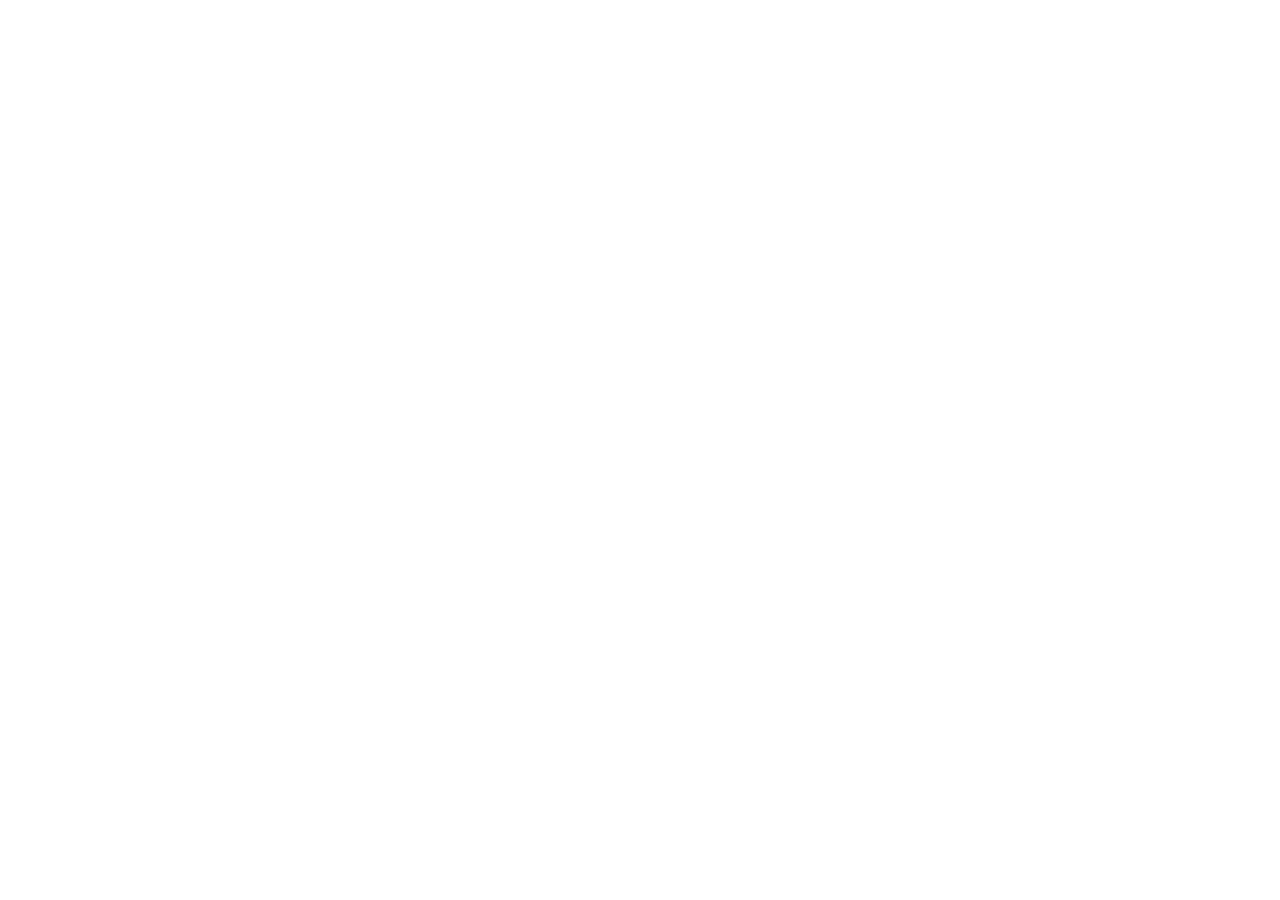
==== figma.html @ ec1283f0 "figmaa" ====
<!DOCTYPE html>
<html lang="en">
<head>
    <meta charset="UTF-8">
    <meta name="viewport" content="width=device-width, initial-scale=1.0">
    <title>Document</title>
    <link rel="stylesheet" href="figma.css">
</head>
<body>
    
    
</body>
</html>
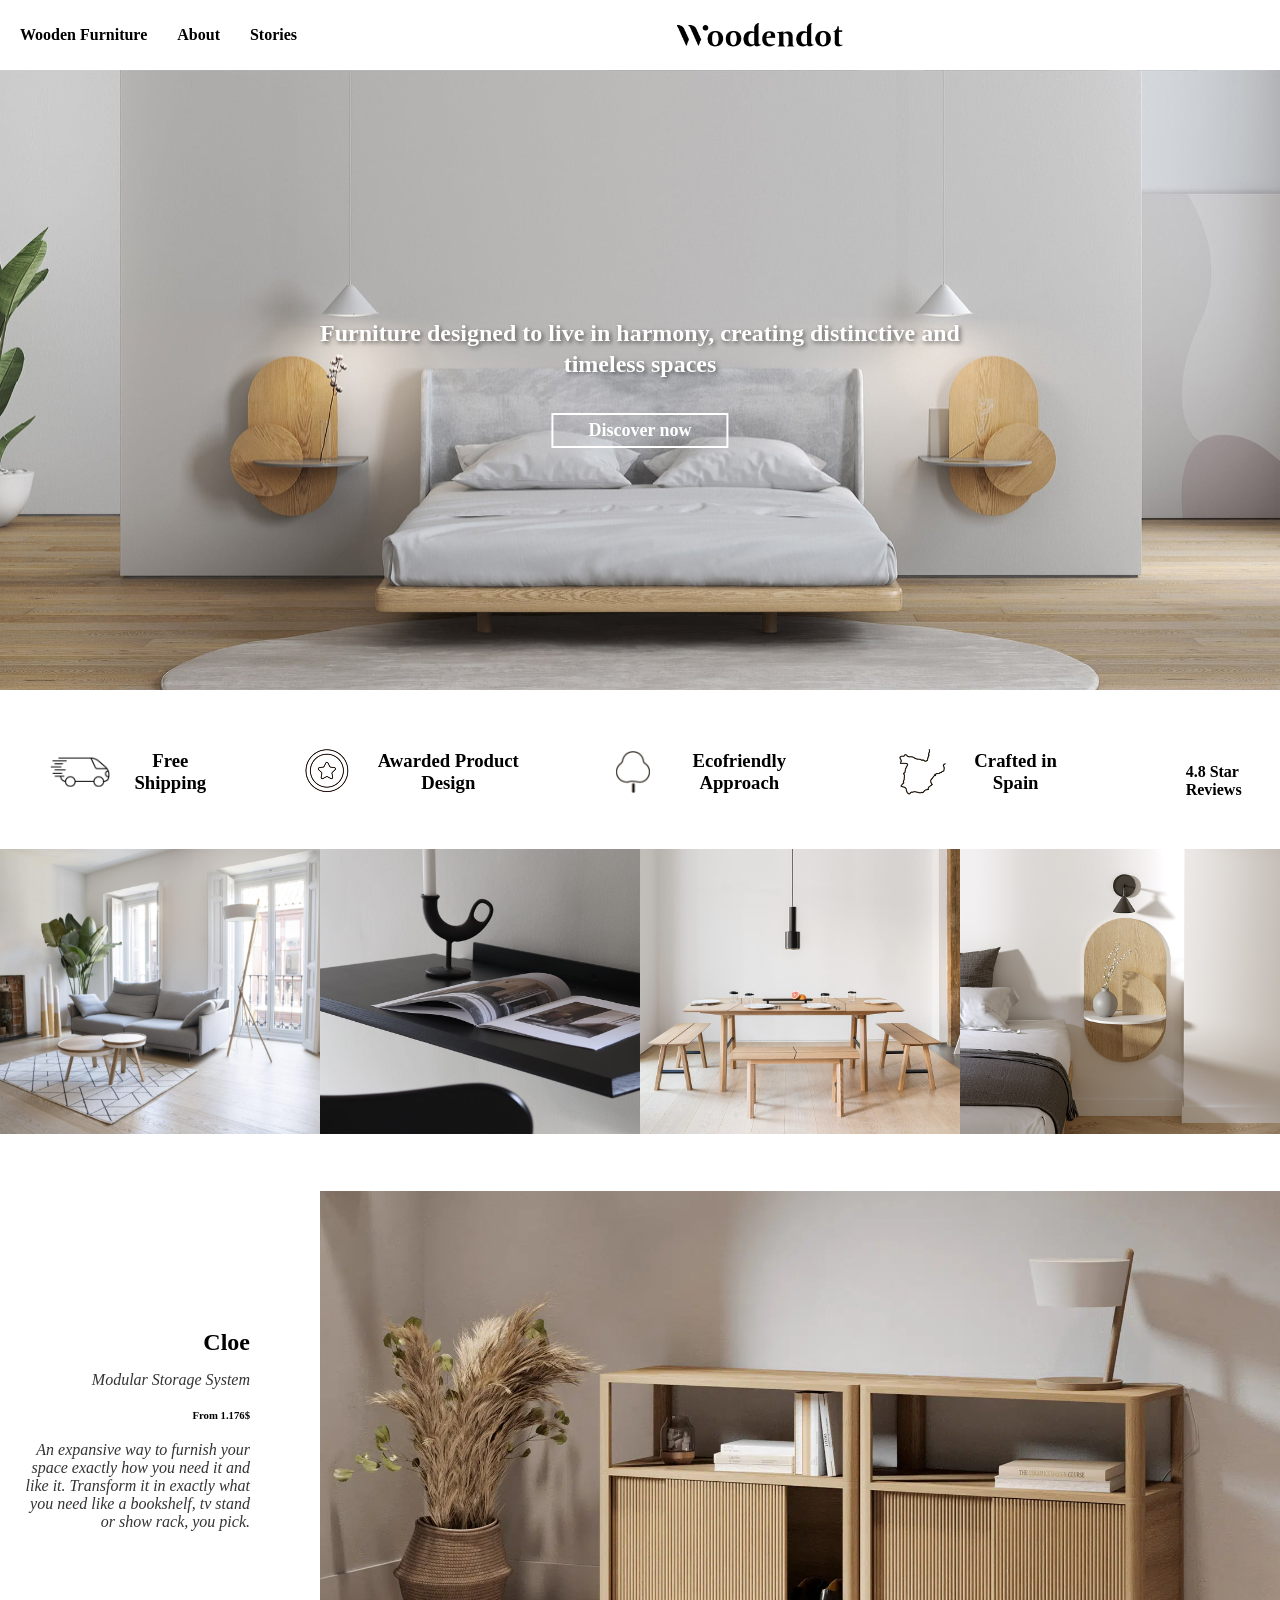
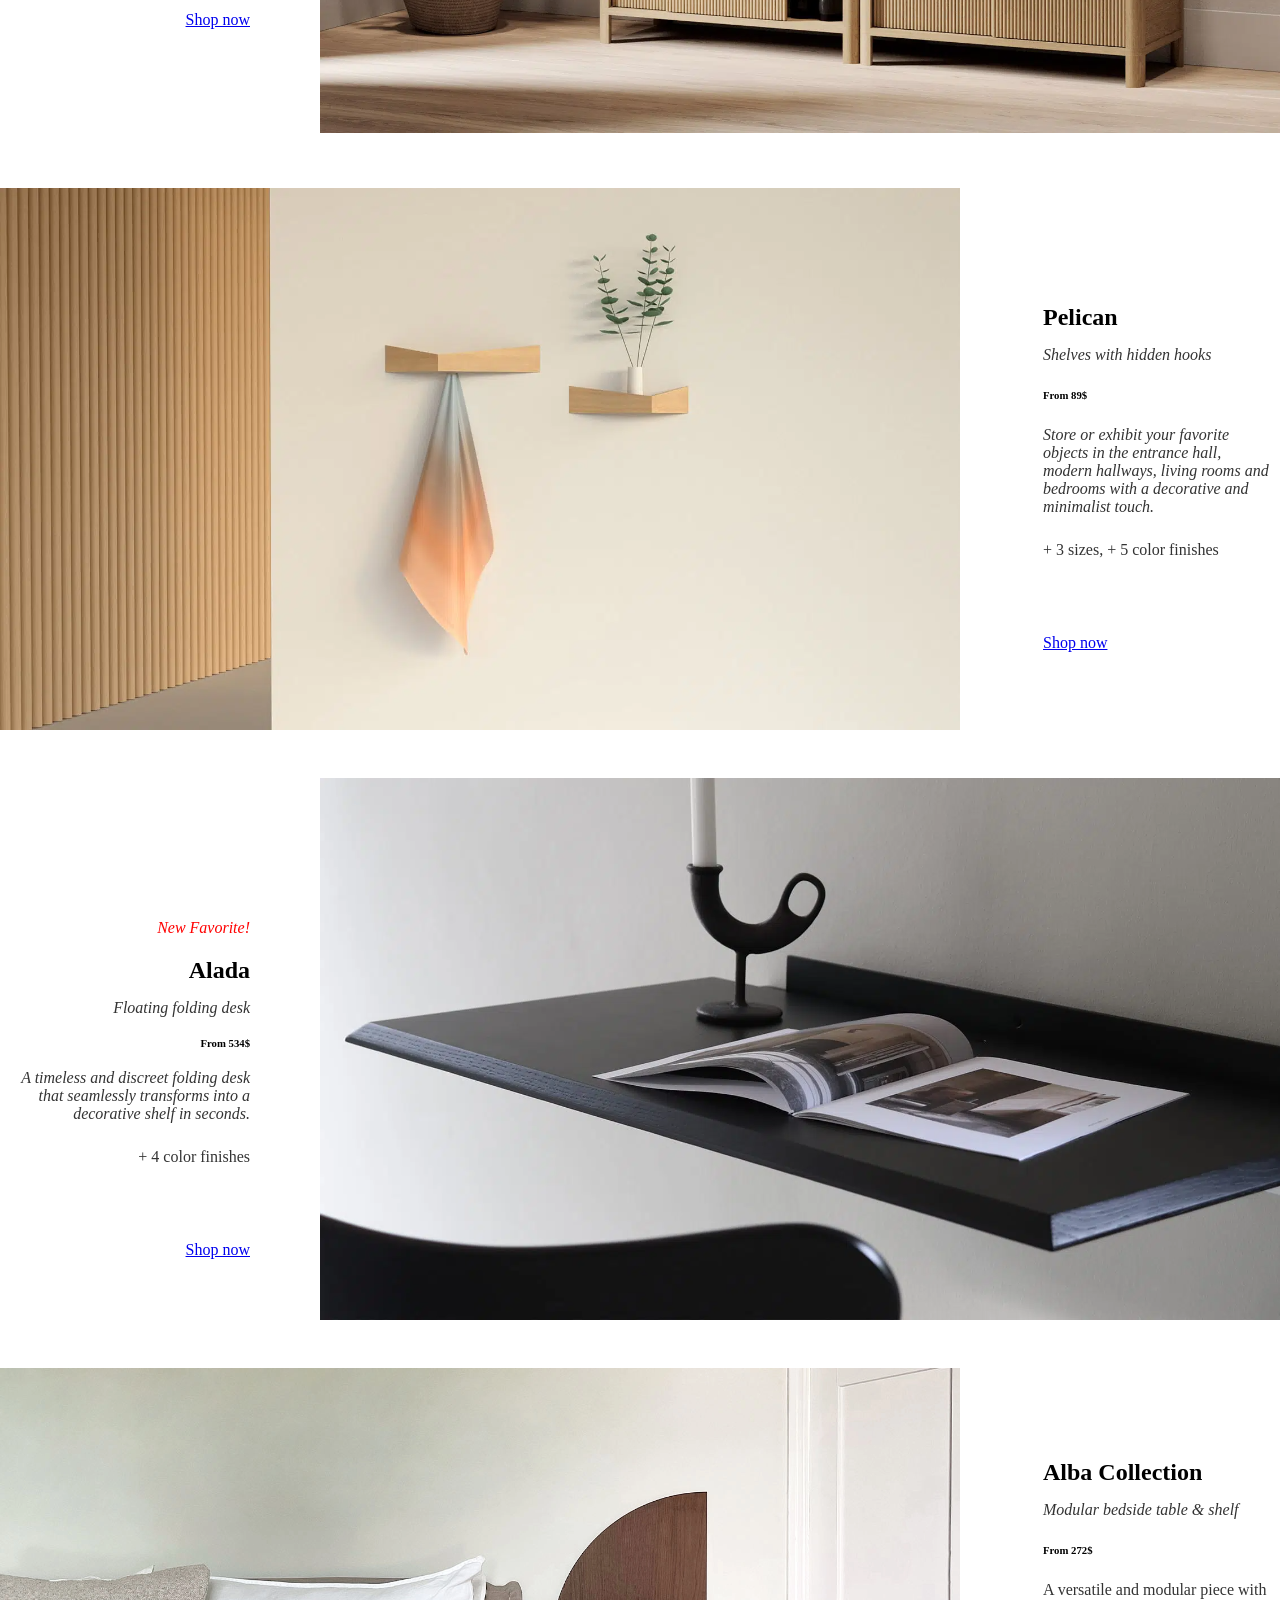
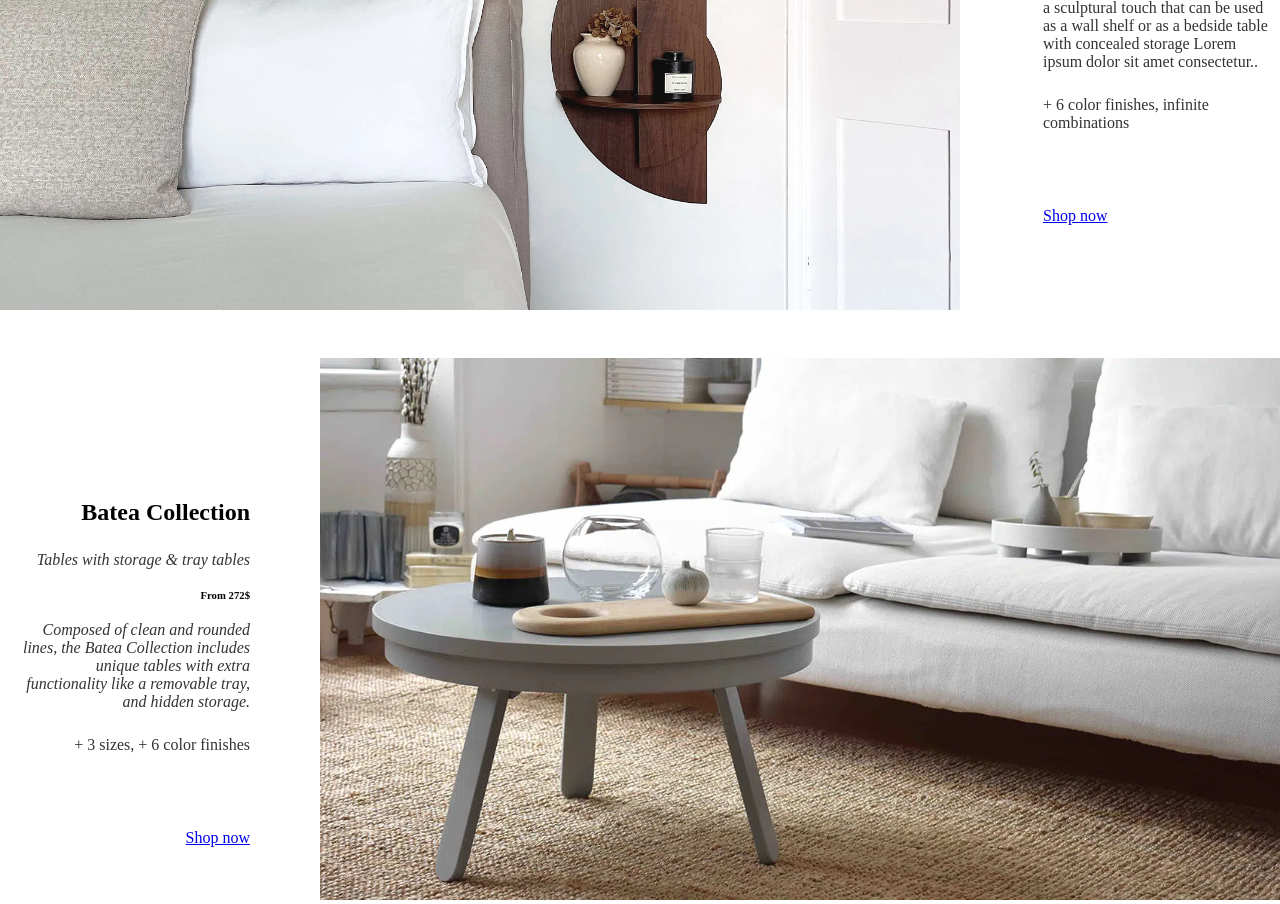
==== commit de26ebbf: "figmaaaa" ====
--- a/figma.html
+++ b/figma.html
@@ -8,6 +8,150 @@
 </head>
 <body>
     
-    
+<div class="box">
+
+    <nav>
+
+        <div class="nav_1">
+            <h4>Wooden Furniture</h4>
+            <h4>About</h4>
+            <h4>Stories</h4>
+        </div>
+        <div class="nav_2">
+            <img src="imgs/IMAGE.svg" alt="">
+        </div>
+
+    </nav>
+
+    <div class="box_1">
+
+        <img src="imgs/main.svg" alt="">
+        <h2 class="text_1">Furniture designed to live in harmony, creating distinctive and</h2>
+        <h2 class="text_2">timeless spaces</h2>
+        <a href="#" class="btn_1">Discover now</a>
+
+    </div>
+
+    <div class="box_2">
+
+        <div class="surat_1">
+        <img src="imgs/shipping.svg" alt="">
+        <h3>Free Shipping</h3>            
+        </div>
+
+        <div class="surat_2">
+        <img src="imgs/IMAGE.png" alt="">
+        <h3>Awarded Product Design</h3>            
+        </div>
+
+        <div class="surat_3">
+         <img src="imgs/shape2.svg" alt="">
+        <h3>Ecofriendly Approach</h3>           
+        </div>
+
+        <div class="surat_4">
+        <img src="imgs/shape.svg" alt="">
+        <h3>Crafted in Spain</h3>            
+        </div>
+ 
+        <h4>4.8 Star Reviews</h4>
+
+    </div>
+
+    <div class="box_3">
+        <img src="imgs/row.svg" alt="">
+        <img src="imgs/row2.svg" alt="">
+        <img src="imgs/row3.svg" alt="">
+        <img src="imgs/row4.svg" alt="">
+    </div>
+
+    <div class="box_4">
+
+        <div class="led">
+            <h1>Cloe</h1>
+            <p class="text_3">Modular Storage System</p>
+            <h6>From 1.176$</h6>
+            <p class="text_4">An expansive way to furnish your space exactly how you need it and like it. 
+             Transform it in exactly what you need like a bookshelf, tv stand or show rack, you pick.</p>
+            <a href="#" class="shopo">Shop now</a>
+        </div>
+
+            <div class="surat_5">
+                <img src="imgs/third.svg" alt="">
+            </div>
+    </div>
+
+    <div class="box_5">
+
+        <div class="surat_6">
+            <img src="imgs/fourth.svg" alt="">
+        </div>
+
+        <div class="led_2">
+            <h1>Pelican</h1>
+            <p class="text_5">Shelves with hidden hooks</p>
+            <h6>From 89$</h6>
+            <p class="text_6">Store or exhibit your favorite objects in the entrance hall, 
+            modern hallways, living rooms and bedrooms with a decorative and minimalist touch.</p>
+            <p class="text_7">+ 3 sizes, + 5 color finishes</p>
+            <a href="#" class="shopo_2">Shop now</a>
+        </div>
+    </div>
+
+    <div class="box_6">
+
+        <div class="led_3">
+            <p class="text_8">New Favorite!</p>
+            <h1>Alada</h1>
+            <p class="text_9"> Floating folding desk</p>
+            <h6>From 534$</h6>
+            <p class="text_10">A timeless and discreet folding desk that seamlessly
+                 transforms into a decorative shelf in seconds.</p>
+            <p class="text_11">+ 4 color finishes</p>
+            <a href="#" class="shopo_3">Shop now</a>
+        </div>
+
+        <div class="surat_7">
+            <img src="imgs/fifth.svg" alt="">
+        </div>
+    </div>
+
+    <div class="box_7">
+
+        <div class="surat_8">
+            <img src="imgs/sixth.svg" alt="">
+        </div>
+
+        <div class="led_4">
+            <h1>Alba Collection</h1>
+            <p class="text_12">Modular bedside table & shelf</p>
+            <h6>From 272$</h6>
+            <p class="text_13">A versatile and modular piece with a sculptural touch that 
+                can be used as a wall shelf or as a bedside table with concealed storage Lorem ipsum dolor sit amet consectetur..</p>
+            <p class="text_14">+ 6 color finishes, infinite combinations </p>
+            <a href="#" class="shopo_4">Shop now</a>
+
+        </div>
+    </div>
+
+    <div class="box_8">
+
+        <div class="led_5">
+            <h1>Batea Collection</h1>
+            <p class="text_15"> Tables with storage & tray tables</p>
+            <h6>From 272$</h6>
+            <p class="text_16">Composed of clean and rounded lines, the Batea Collection includes 
+                unique tables with extra functionality like a removable tray, and hidden storage.</p>
+            <p class="text_17">+ 3 sizes, + 6 color finishes</p>
+            <a href="#" class="shopo_5">Shop now</a>
+        </div>
+
+        <div class="surat_9">
+            <img src="imgs/seventh].svg" alt="">
+        </div>
+    </div>
+
+</div>  
+
 </body>
 </html>
--- a/figma.css
+++ b/figma.css
@@ -0,0 +1,403 @@
+*{
+    margin: 0;
+    padding: 0;
+    box-sizing: border-box;
+}
+
+
+.box {
+    width: 100%;
+}
+
+
+nav {
+    width: 100%;
+    height: 70px;
+    display: flex;
+}
+.nav_1 {
+    display: flex;
+    align-items: center;
+    gap: 30px;
+    margin-left: 20px;
+}
+.nav_2 {
+    text-align: center;
+    align-items: center;
+    margin-left: 380px;
+    display: flex;
+}
+
+
+.box_1 {
+    position: relative;
+    width: 100%;
+}
+.box_1 img {
+    width: 100%;
+    height: auto;
+}
+.text_1, .text_2 {
+    position: absolute;
+    left: 50%;
+    transform: translateX(-50%);
+    color: white;
+    text-align: center;
+    font-size: 24px;
+    font-weight: bold;
+    text-shadow: 2px 2px 4px rgba(0, 0, 0, 0.5);
+    margin: 0;
+    padding: 0;
+}
+.text_1 {
+    top: 40%;
+}
+.text_2 {
+    top: 45%; 
+}
+.btn_1 {
+    position: absolute;
+    left: 50%;
+    top: 55%;
+    transform: translateX(-50%);
+    font-weight: bold;
+    color: white;
+    padding: 5px 35px;
+    border: 2px white solid;
+    font-size: 18px;
+    text-decoration: none;
+    background-color: transparent;
+    transition: 0.3s;
+}
+.btn_1:hover {
+    background-color: rgba(255, 255, 255, 0.2);
+}
+
+
+.box_2 {
+    width: 100%;
+    height: 155px;
+    display: flex;
+
+}
+.surat_1 {
+    display: flex;
+    text-align: center;
+    align-items: center;
+    gap: 20px;
+    margin-left: 50px;
+}
+.surat_2 {
+    display: flex;
+    text-align: center;
+    align-items: center;
+    gap: 20px;
+    margin-left: 90px;
+}
+.surat_3 {
+    display: flex;
+    text-align: center;
+    align-items: center;
+    gap: 20px;
+    margin-left: 90px;
+}
+.surat_4 {
+    display: flex;
+    text-align: center;
+    align-items: center;
+    gap: 20px;
+    margin-left: 90px;
+}
+.box_2 h4 {
+    margin-top: 69px;
+    margin-left: 120px;
+}
+
+
+.box_3 {
+    width: 100%;
+    display: flex;
+    justify-content: space-between;
+}
+.box_3 img {
+    width: 25%;
+    height: auto;
+}
+
+
+.box_4 {
+    width: 100%;
+    height: 600px;
+    display: flex;
+    align-items: center;
+    justify-content: center;
+    gap: 50px; 
+    margin-left: auto;
+    margin-right: 20px;
+}
+.led {
+    width: 505px;
+    height: 400px; 
+    text-align: right;
+    padding: 20px;
+    margin-top: 150px;
+}
+.led h1 {
+    font-size: 24px;
+    font-weight: bold;
+    margin-bottom: 15px;
+}
+.led p {
+    font-size: 16px;
+    color: #333;
+    margin-bottom: 20px;
+}
+.led h6 {
+    margin-bottom: 20px;
+}
+.led .text_3 {
+    font-style: italic;
+}
+.led .text_4 {
+    font-style: italic;
+    font-weight: 300;
+    margin-bottom: 80px;
+}
+.shope {
+    display: inline-block;
+    font-size: 16px;
+    text-decoration: none;
+    color: black;
+    font-weight: bold;
+    border-bottom: 2px solid black;
+    padding-bottom: 2px;
+    transition: 0.2s;
+}
+.shope:hover {
+    color: rgb(0, 0, 0);
+}
+.surat_5 {
+    max-width: 100%;
+    margin-top: 60px;
+}
+
+
+.box_5 {
+    width: 100%;
+    height: 600px;
+    display: flex;
+    align-items: center;
+    justify-content: center;
+    gap: 73px; 
+    margin-left: auto;
+    margin-right: 20px;
+}
+.led_2 {
+    width: 480px;
+    height: 400px; 
+    padding: 10px;
+    margin-top: 120px;
+}
+.led_2 h1 {
+    font-size: 24px;
+    font-weight: bold;
+    margin-bottom: 15px;
+}
+.led_2 p {
+    font-size: 16px;
+    color: #333;
+    margin-bottom: 25px;
+}
+.led_2 h6 {
+    margin-bottom: 25px;
+}
+.led_2 .text_5 {
+    font-style: italic;
+}
+.led_2 .text_6 {
+    font-style: italic;
+    font-weight: 300;
+    margin-bottom: 25px;
+}
+.led_2 .text_7{
+    margin-bottom: 75px;
+
+}
+.shope_2 {
+    display: inline-block;
+    font-size: 16px;
+    text-decoration: none;
+    color: black;
+    font-weight: bold;
+    border-bottom: 2px solid black;
+    padding-bottom: 2px;
+    transition: 0.2s;
+}
+.shope_2:hover {
+    color: rgb(0, 0, 0);
+}
+.surat_6 {
+    max-width: 100%;
+    margin-top: 55px;
+}
+
+
+.box_6 {
+    width: 100%;
+    height: 580px;
+    display: flex;
+    align-items: center;
+    justify-content: center;
+    gap: 50px; 
+    margin-left: auto;
+    margin-right: 20px;
+}
+.led_3 {
+    width: 505px;
+    height: 400px; 
+    text-align: right;
+    padding: 20px;
+    margin-top: 150px;
+}
+.led_3 h1 {
+    font-size: 24px;
+    font-weight: bold;
+    margin-bottom: 15px;
+}
+.led_3 p {
+    font-size: 16px;
+    color: #333;
+    margin-bottom: 20px;
+}
+.led_3 h6 {
+    margin-bottom: 20px;
+}
+.led_3 .text_8 {
+    font-style: italic;
+    color: red;
+}
+.led_3 .text_9 {
+    font-style: italic;
+}
+.led_3 .text_10 {
+    font-style: italic;
+    font-weight: 300;
+    margin-bottom: 25px;
+}
+.led_3 .text_11 {
+    margin-bottom: 75px;
+}
+.shope_3 {
+    display: inline-block;
+    font-size: 16px;
+    text-decoration: none;
+    color: black;
+    font-weight: bold;
+    border-bottom: 2px solid black;
+    padding-bottom: 2px;
+    transition: 0.2s;
+}
+.shope_3:hover {
+    color: rgb(0, 0, 0);
+}
+.surat_7 {
+    max-width: 100%;
+    margin-top: 55px;
+}
+
+
+.box_7 {
+    width: 100%;
+    height: 600px;
+    display: flex;
+    align-items: center;
+    justify-content: center;
+    gap: 73px; 
+    margin-left: auto;
+    margin-right: 20px;
+}
+.led_4 {
+    width: 480px;
+    height: 450px; 
+    padding: 10px;
+    margin-top: 120px;
+}
+.led_4 h1 {
+    font-size: 24px;
+    font-weight: bold;
+    margin-bottom: 15px;
+}
+.led_4 p {
+    font-size: 16px;
+    color: #333;
+    margin-bottom: 25px;
+}
+.led_4 h6 {
+    margin-bottom: 25px;
+}
+.led_4 .text_11 {
+    font-style: italic;
+}
+.led_4 .text_12 {
+    font-style: italic;
+    font-weight: 300;
+    margin-bottom: 25px;
+}
+.led_4 .text_13{
+    margin-bottom: 25px;
+}
+.led_4 .text_14{
+    margin-bottom: 75px;
+
+}
+.surat_8 {
+    max-width: 100%;
+    margin-top: 55px;
+}
+
+
+.box_8 {
+    width: 100%;
+    height: 580px;
+    display: flex;
+    align-items: center;
+    justify-content: center;
+    gap: 50px; 
+    margin-left: auto;
+    margin-right: 20px;
+}
+.led_5 {
+    width: 505px;
+    height: 400px; 
+    text-align: right;
+    padding: 20px;
+    margin-top: 150px;
+}
+.led_5 h1 {
+    font-size: 24px;
+    font-weight: bold;
+    margin-bottom: 25px;
+}
+.led_5 p {
+    font-size: 16px;
+    color: #333;
+    margin-bottom: 20px;
+}
+.led_5 h6 {
+    margin-bottom: 20px;
+}
+.led_5 .text_15 {
+    font-style: italic;
+}
+.led_5 .text_16 {
+    font-style: italic;
+    font-weight: 300;
+    margin-bottom: 25px;
+}
+.led_5 .text_17 {
+    margin-bottom: 75px;
+}
+.surat_9 {
+    max-width: 100%;
+    margin-top: 55px;
+}
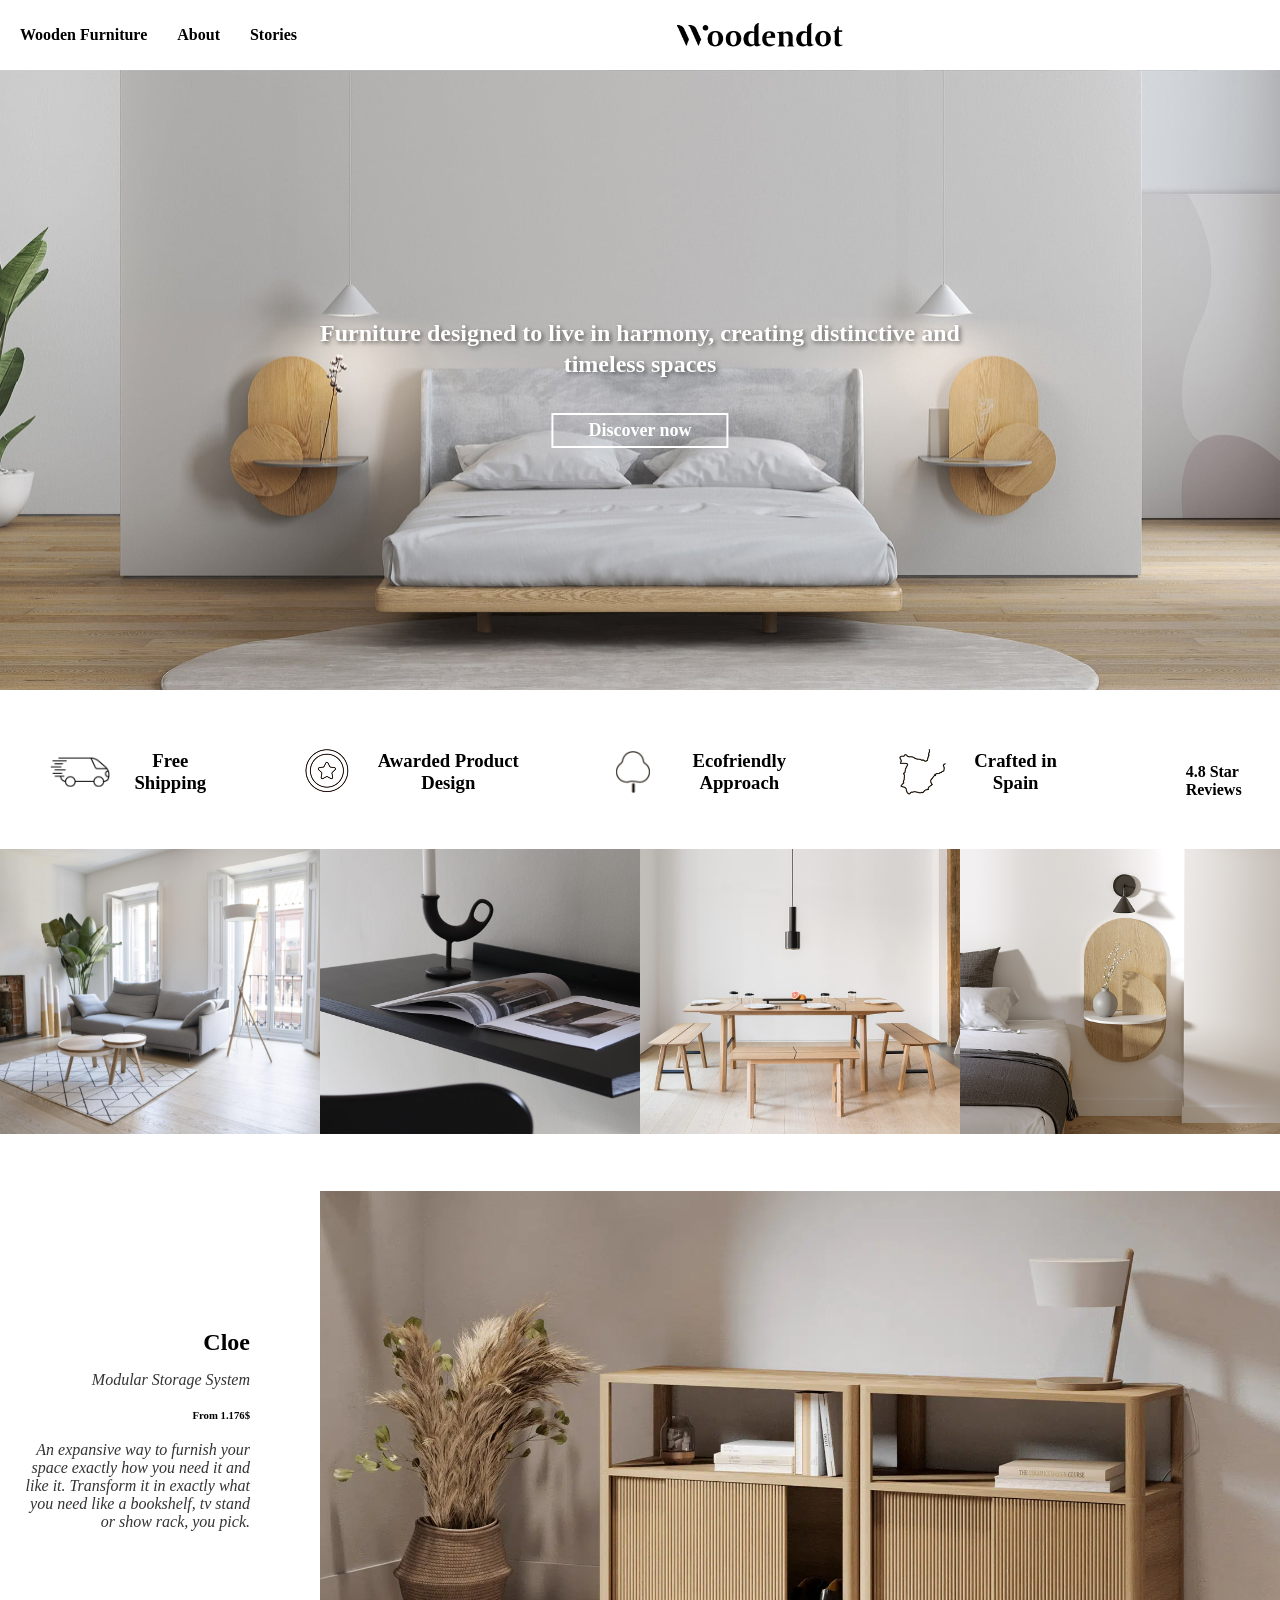
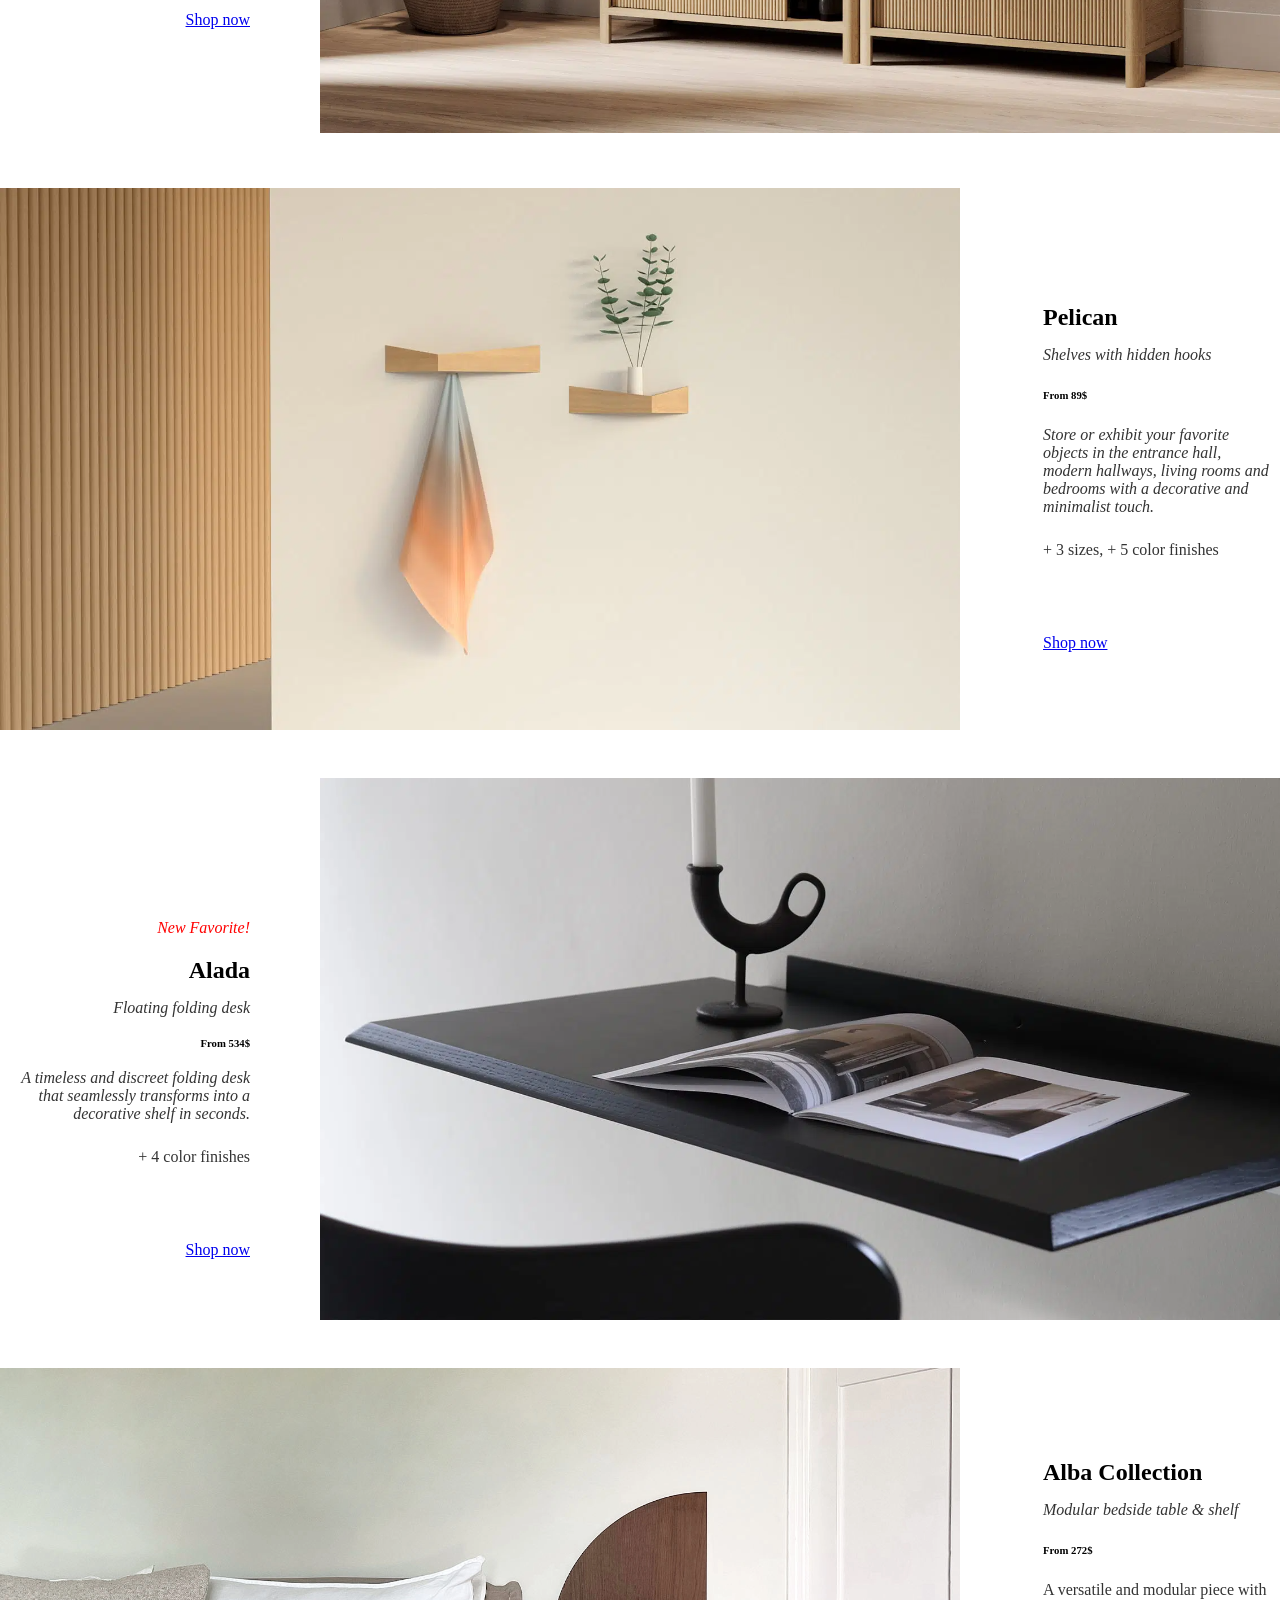
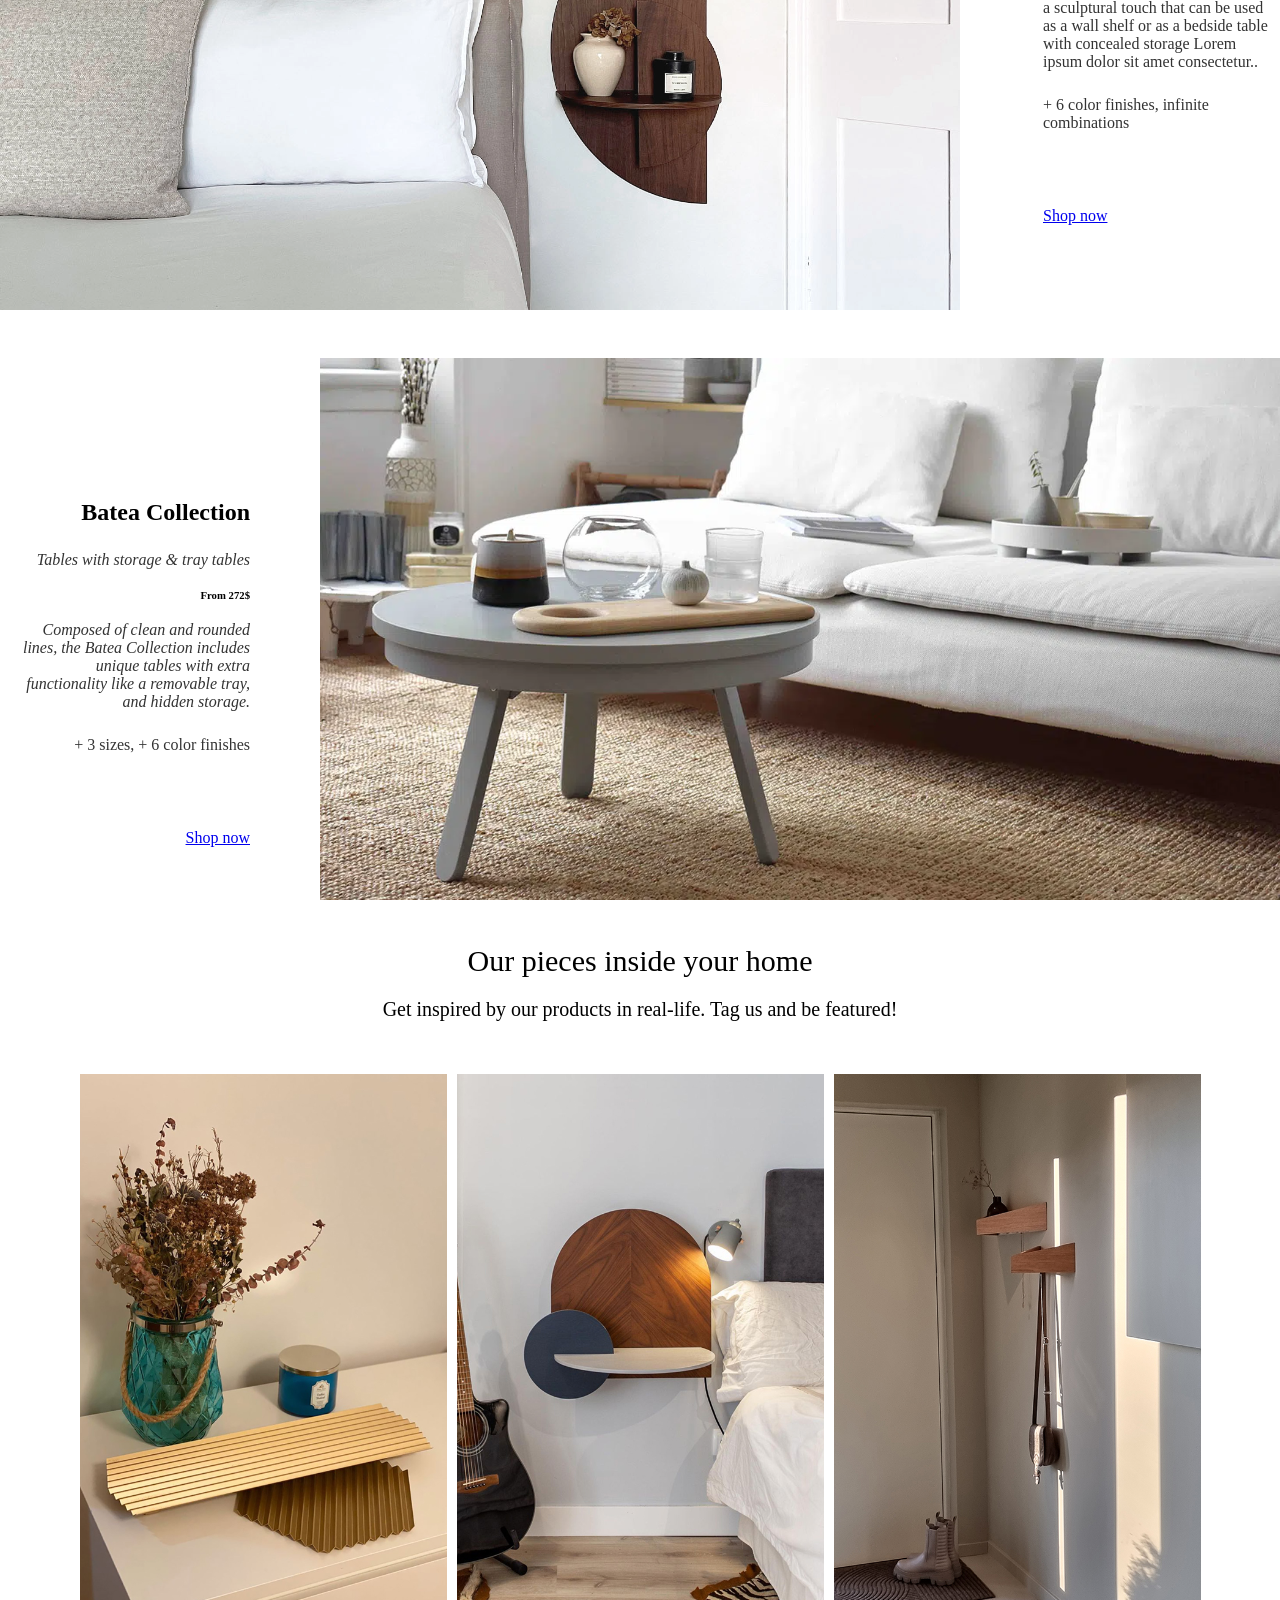
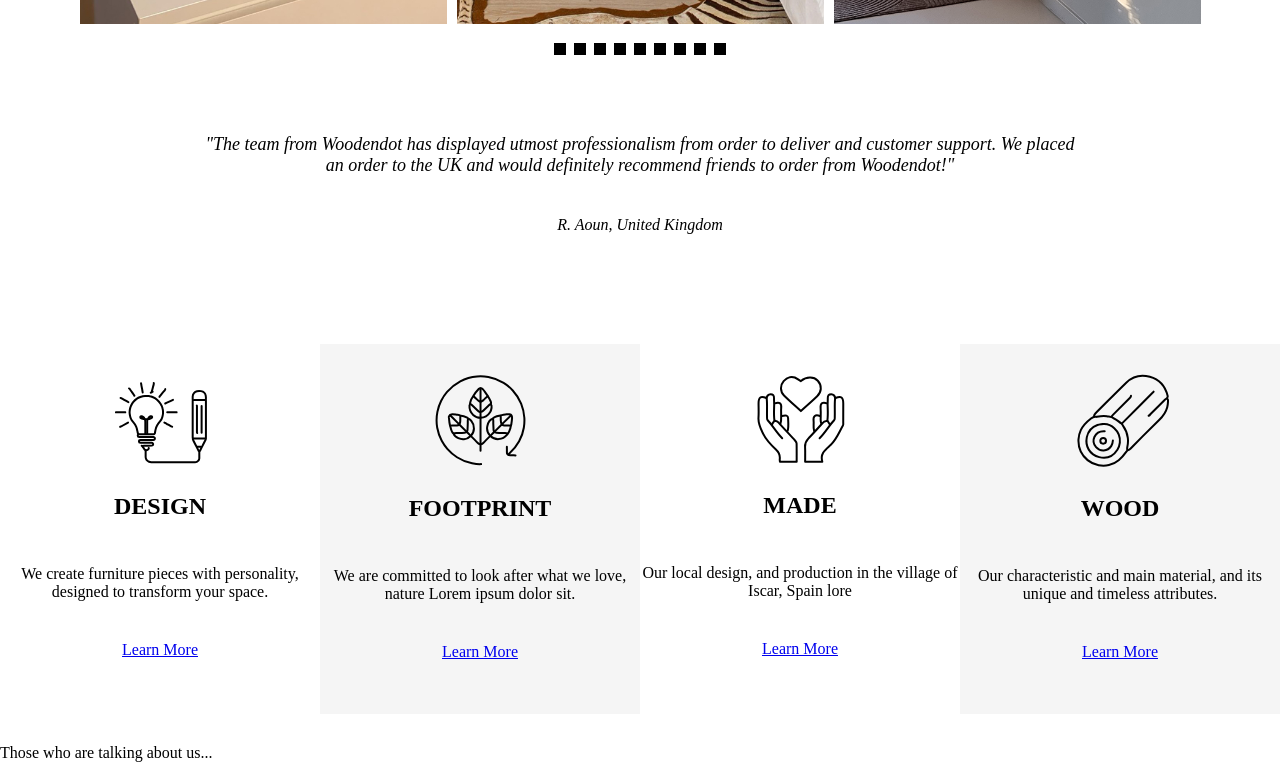
==== commit 687245a6: "figmaa" ====
--- a/figma.html
+++ b/figma.html
@@ -151,6 +151,71 @@
         </div>
     </div>
 
+    <div class="box_9">
+        <p class="text_18">Our pieces inside your home</p>
+        <p class="text_19">Get inspired by our products in real-life. Tag us and be featured!</p>
+    </div>
+
+    <div class="box_10">
+            <img src="imgs/info1.svg" alt="">
+            <img src="imgs/info2.svg" alt="">
+            <img src="imgs/info3.svg" alt=""> 
+    </div>
+
+    <div class="box_11">
+        <div class="led_6"></div>
+        <div class="led_7"></div>
+        <div class="led_8"></div>
+        <div class="led_9"></div>
+        <div class="led_10"></div>
+        <div class="led_11"></div>
+        <div class="led_12"></div>
+        <div class="led_13"></div>
+        <div class="led_14"></div>
+    </div>
+
+    <div class="box_12">
+        <p class="text_20">"The team from Woodendot has displayed utmost professionalism from order to deliver and customer support.
+                             We placed an order to the UK and would definitely recommend friends to order from Woodendot!"</p>
+        <p class="text_21">R. Aoun, United Kingdom</p>
+    </div>
+
+    <div class="box_13">
+
+        <div class="led_16">
+            <img src="imgs/Frame.svg" alt="">
+            <h2>DESIGN</h2>
+            <p>We create furniture pieces with personality, designed to transform your space.</p>
+            <a href="#" class="text_22">Learn More</a>
+        </div>
+
+        <div class="led_17">
+            <img src="imgs/Frame1.svg" alt="">
+            <h2>FOOTPRINT</h2>
+            <p>We are committed to look after what we love, nature Lorem ipsum dolor sit.</p>
+            <a href="#" >Learn More</a>
+        </div>
+
+        <div class="led_18">
+            <img src="imgs/Frame2.svg" alt="">
+            <h2>MADE</h2>
+            <p>Our local design, and production in the village of Iscar, Spain lore</p>
+            <a href="#" >Learn More</a>
+        </div>
+
+        <div class="led_19">
+            <img src="imgs/Frame3.svg" alt="">
+            <h2>WOOD</h2>
+            <p>Our characteristic and main material, and its unique and timeless attributes.</p>
+            <a href="#" >Learn More</a>
+        </div>
+
+    </div>
+
+    <div class="box_14">
+        <p>Those who are talking about us...</p>
+    </div>
+
 </div>  
 
 </body>
--- a/figma.css
+++ b/figma.css
@@ -401,3 +401,182 @@
     max-width: 100%;
     margin-top: 55px;
 }
+
+
+.box_9 {
+    width: calc(100% - 0%);
+    height: 130px;
+    position: relative;
+    justify-content: center;
+    align-items: center;
+    text-align: center;
+    padding: 20px;
+    margin-top: 30px;
+}
+.box_9 .text_18 {
+    font-size: 30px;
+    margin-bottom: 20px;
+}
+.box_9 .text_19 {
+    font-size: 20px;
+}
+
+
+.box_10 {
+    width: 100%;
+    display: flex;
+    justify-content: center;
+    align-items: center;
+    text-align: center;
+    margin-top: 20px;
+    gap: 10px;
+}
+
+
+.box_11 {
+    width: 100%;
+    height: 50px;
+    display: flex;
+    justify-content: center;
+    align-items: center;
+    text-align: center;
+    gap: 8px;
+}
+.led_6 {
+    width: 12px;
+    height: 12px;
+    background-color: black;
+}
+.led_7 {
+    width: 12px;
+    height: 12px;
+    background-color: black;
+}
+.led_8 {
+    width: 12px;
+    height: 12px;
+    background-color: black;
+}
+.led_9 {
+    width: 12px;
+    height: 12px;
+    background-color: black;
+}
+.led_10 {
+    width: 12px;
+    height: 12px;
+    background-color: black;
+}
+.led_11 {
+    width: 12px;
+    height: 12px;
+    background-color: black;
+}
+.led_12 {
+    width: 12px;
+    height: 12px;
+    background-color: black;
+}
+.led_13 {
+    width: 12px;
+    height: 12px;
+    background-color: black;
+}
+.led_14 {
+    width: 12px;
+    height: 12px;
+    background-color: black;
+}
+
+
+.box_12 {
+    width: 70%;
+    height: 120px;
+    align-items: center;
+    text-align: center;
+    margin-left: 15%;
+    padding: 10px;
+    margin-top: 50px;
+    justify-content: center;
+}
+.text_20 {
+    font-style: italic;
+    font-size: 18px;
+}
+.text_21 {
+    font-style: italic;
+    font-size: 16px;
+    margin-top: 40px;
+}
+
+
+.box_13 {
+    width: 100%;
+    height: 400px;
+    display: flex;
+    justify-content: center;
+    margin-top: 100px;
+}
+.led_16 {
+    width: 25%;
+    height: 370px;
+    align-items: center;
+    justify-content: center;
+    text-align: center;
+    padding-top: 30px;
+}
+.led_17 {
+    width: 25%;
+    height: 370px;
+    align-items: center;
+    justify-content: center;
+    text-align: center;
+    padding-top: 30px;
+    background-color: whitesmoke;
+}
+.led_18 {
+    width: 25%;
+    height: 370px;
+    align-items: center;
+    justify-content: center;
+    text-align: center;
+    padding-top: 30px;
+}
+.led_19 {
+    width: 25%;
+    height: 370px;
+    align-items: center;
+    justify-content: center;
+    text-align: center;
+    padding-top: 30px;
+    background-color: whitesmoke;
+}
+.led_16 h2 {
+    padding-top: 20px;
+}
+.led_17 h2 {
+    padding-top: 20px;
+}
+.led_18 h2 {
+    padding-top: 20px;
+}
+.led_19 h2 {
+    padding-top: 20px;
+}
+.led_16 p {
+    margin-top: 45px;
+    margin-bottom: 40px;
+}
+.led_17 p {
+    margin-top: 45px;
+    margin-bottom: 40px;
+}
+.led_18 p {
+    margin-top: 45px;
+    margin-bottom: 40px;
+}
+.led_19 p {
+    margin-top: 45px;
+    margin-bottom: 40px;
+}
+
